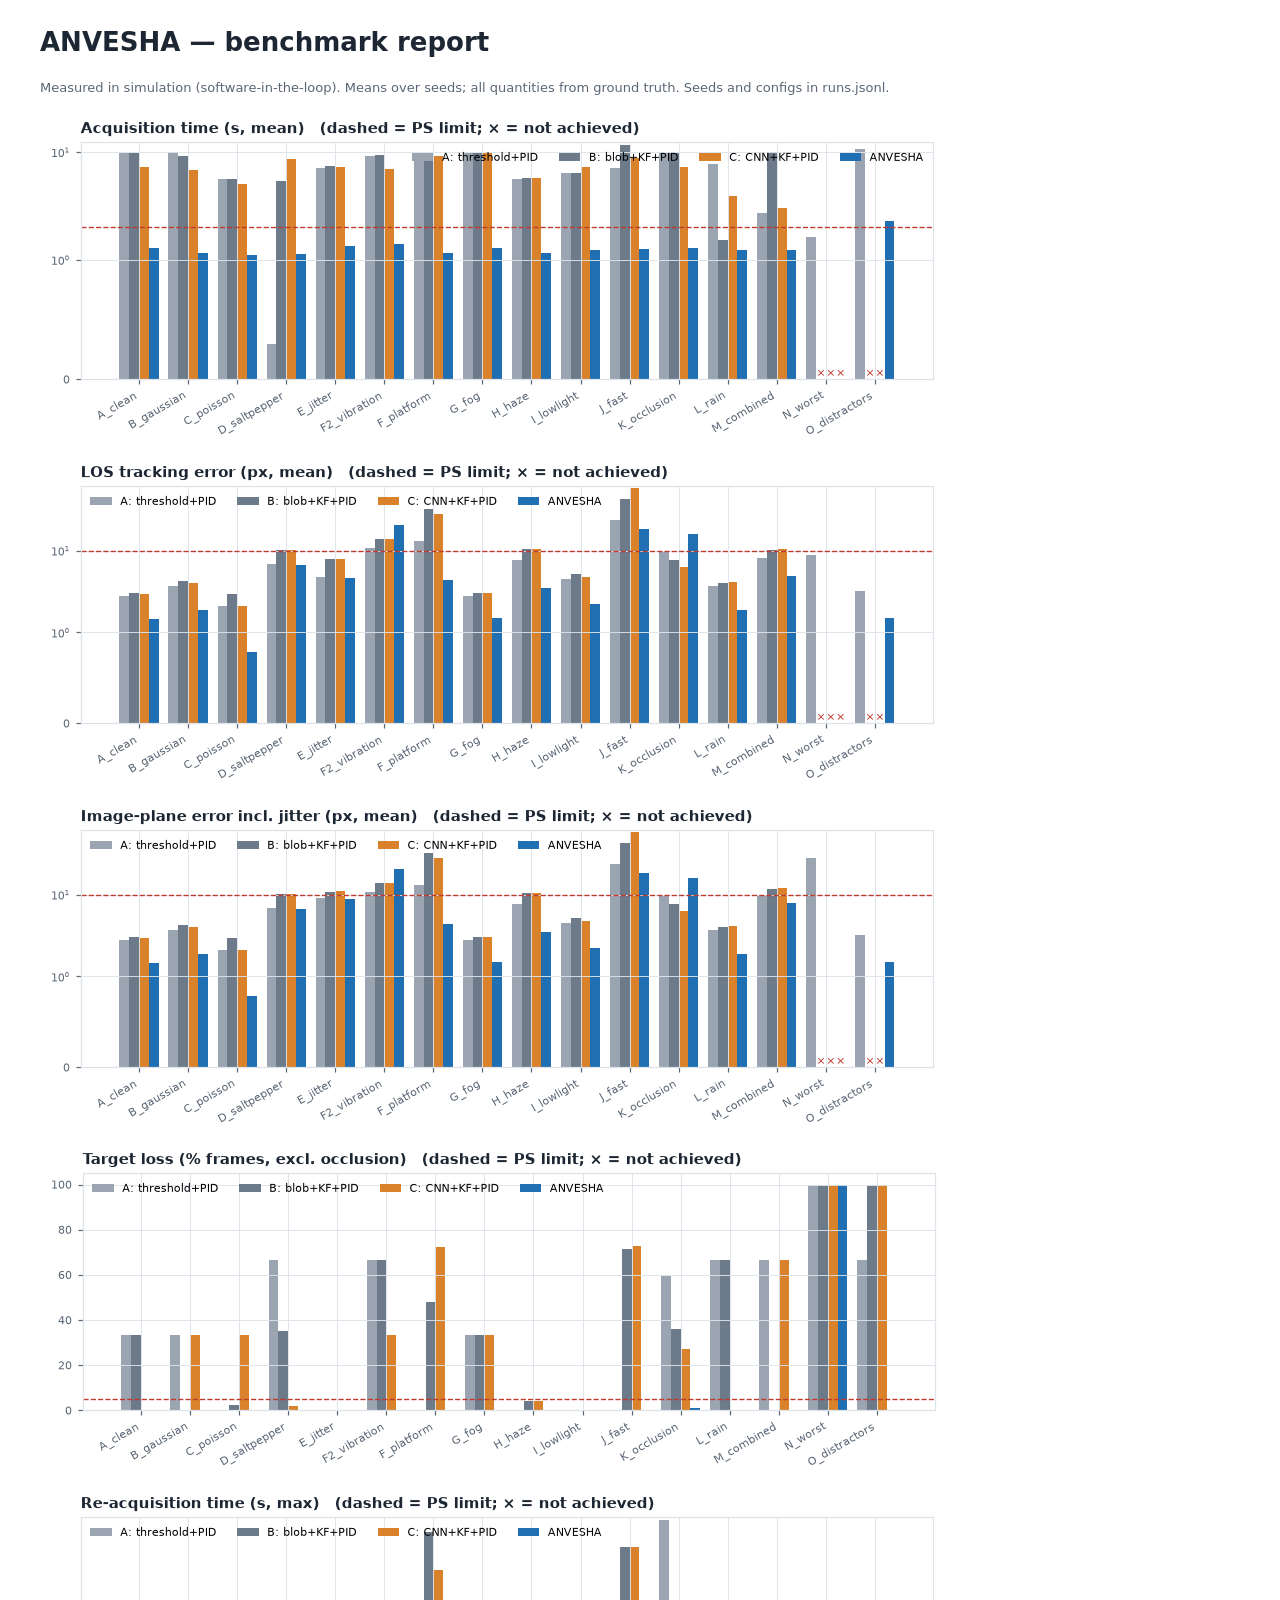
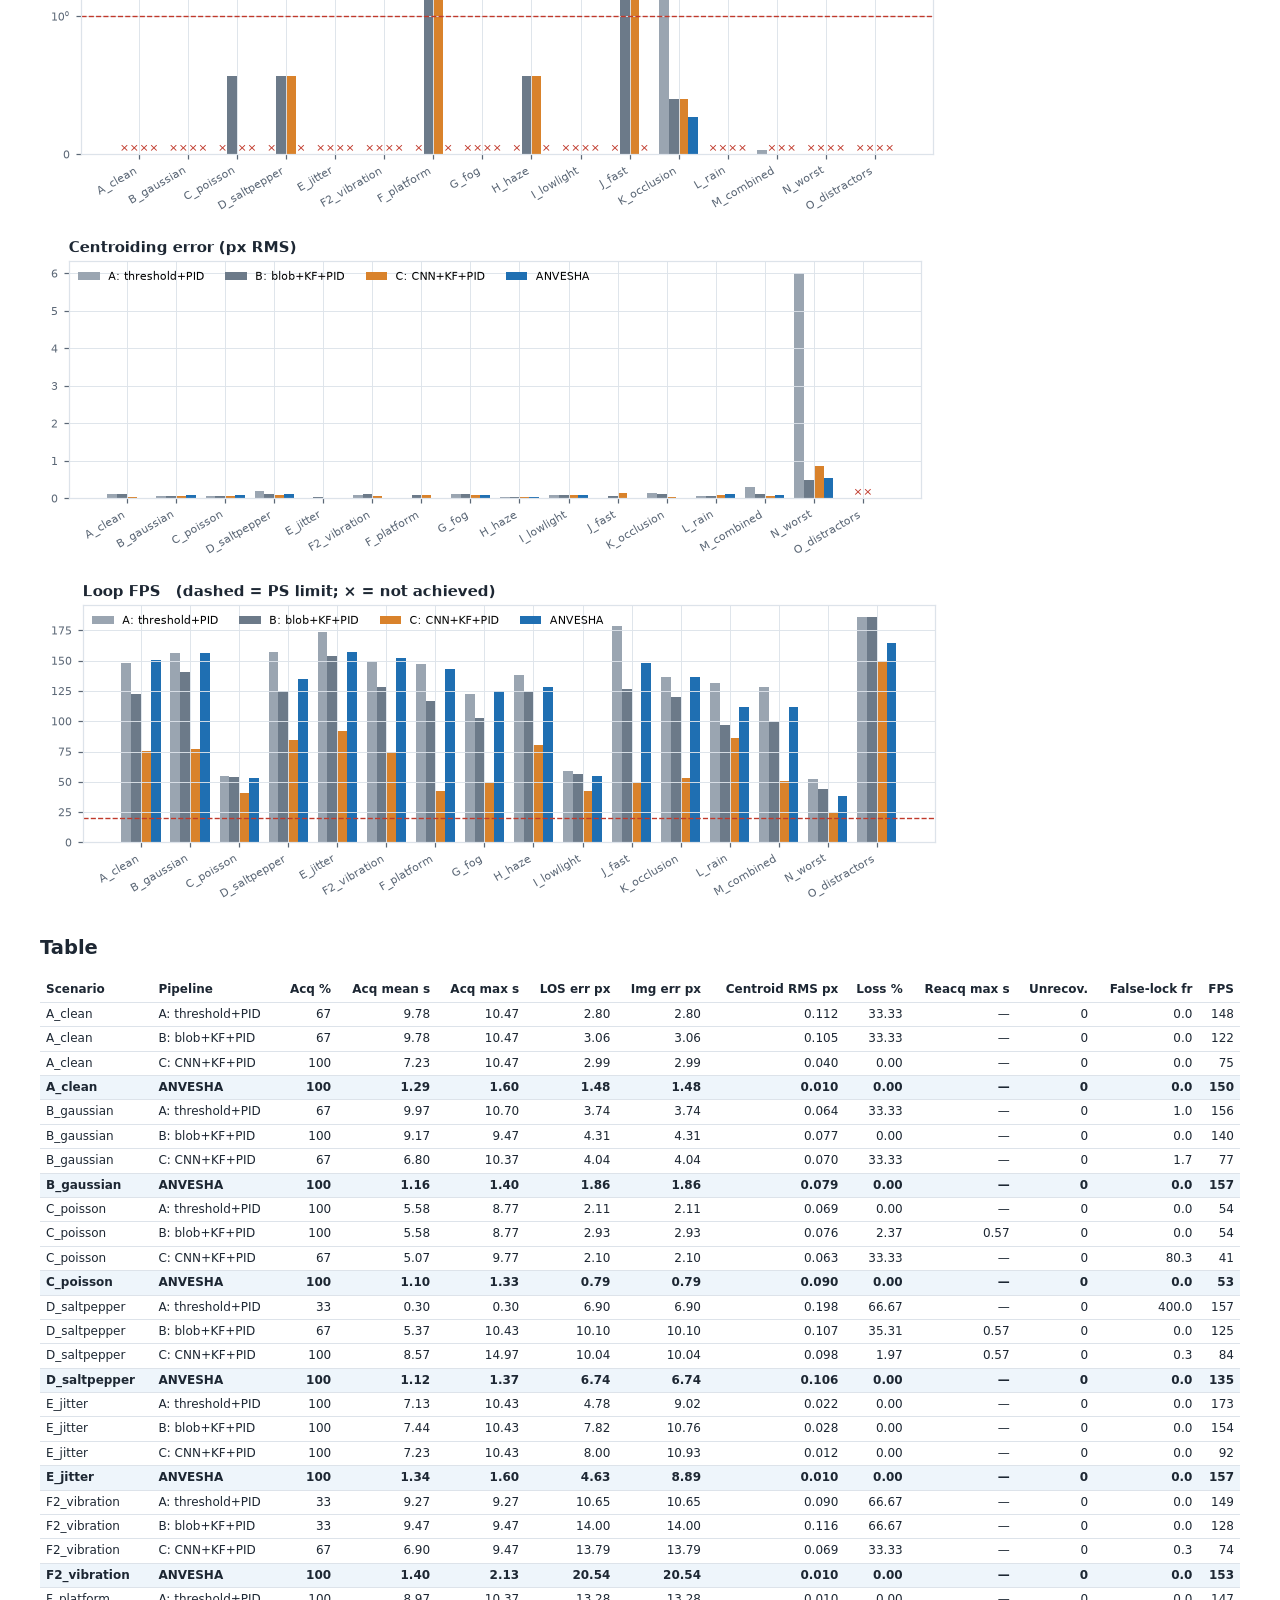
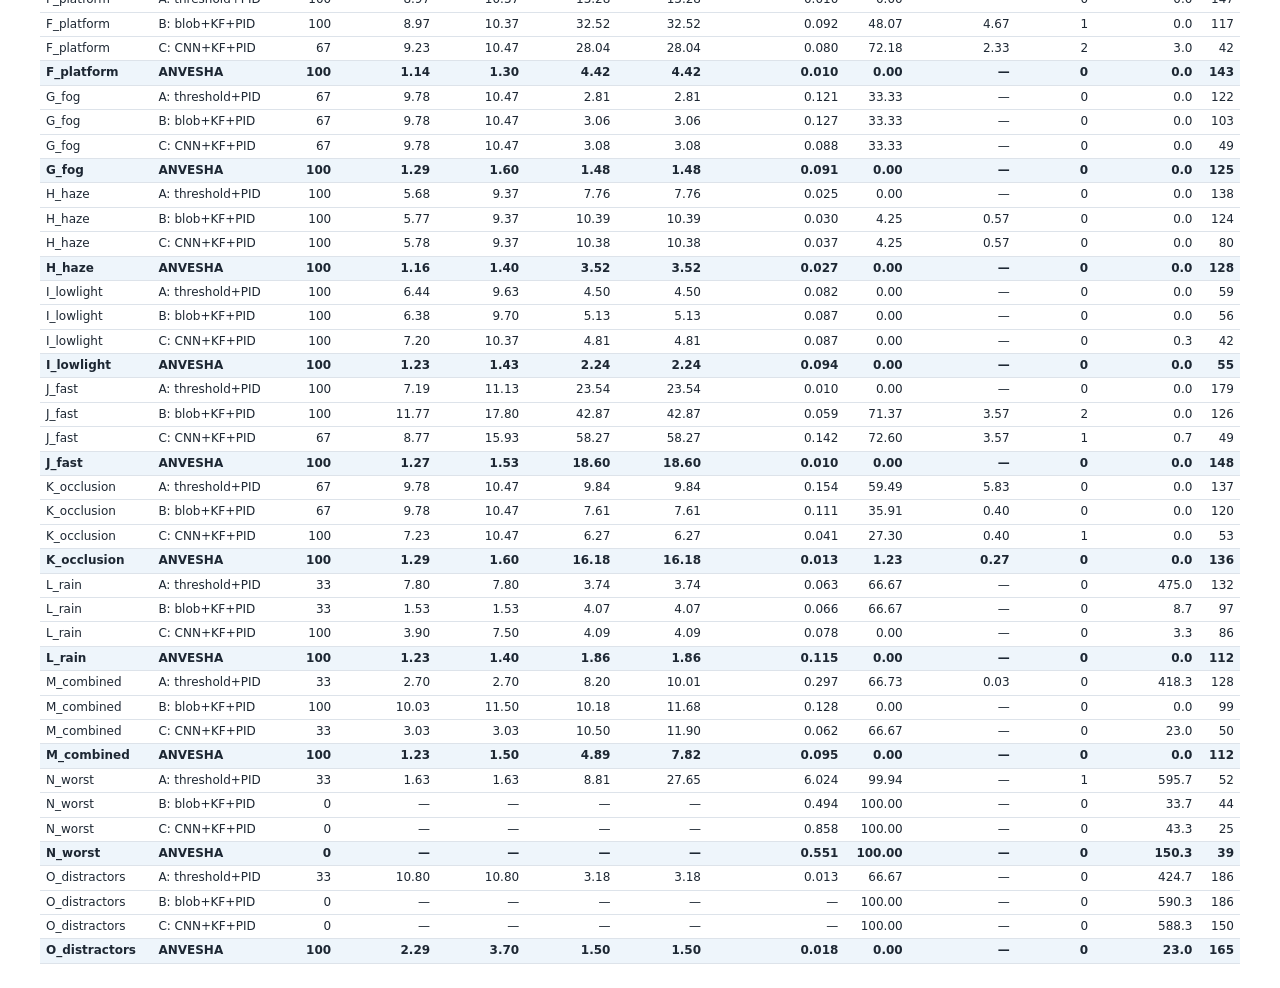
==== results/bench/benchmark_report.html @ eb7e3ed1 "Retrain BeaconNet with GPU, update pipeline code, refresh benchmarks - Retrained BeaconNet (6773 par" ====
<!doctype html><html><head><meta charset='utf-8'><title>ANVESHA benchmark</title><style>
body{font:13px/1.45 'Segoe UI',system-ui,sans-serif;color:#1d2733;max-width:1200px;margin:24px auto;padding:0 16px}
table{border-collapse:collapse;width:100%;font-size:12px} th,td{border-bottom:1px solid #dde3ea;padding:3px 6px;text-align:right;font-variant-numeric:tabular-nums}
th:nth-child(-n+2),td:nth-child(-n+2){text-align:left} tr.anvesha td{background:#eef5fb;font-weight:600} img{max-width:100%} .n{color:#5b6776}</style></head><body>
<h1>ANVESHA — benchmark report</h1><p class='n'>Measured in simulation (software-in-the-loop). Means over seeds; all quantities from ground truth. Seeds and configs in runs.jsonl.</p>
<img src='[data-uri]'/><img src='[data-uri]'/><img src='[data-uri]'/><img src='[data-uri]'/><img src='[data-uri]'/><img src='[data-uri]'/><img src='[data-uri]'/><h2>Table</h2><table><tr><th>Scenario</th><th>Pipeline</th><th>Acq %</th><th>Acq mean s</th><th>Acq max s</th><th>LOS err px</th><th>Img err px</th><th>Centroid RMS px</th><th>Loss %</th><th>Reacq max s</th><th>Unrecov.</th><th>False-lock fr</th><th>FPS</th></tr><tr class='baseline_a'><td>A_clean</td><td>A: threshold+PID</td><td>67</td><td>9.78</td><td>10.47</td><td>2.80</td><td>2.80</td><td>0.112</td><td>33.33</td><td>—</td><td>0</td><td>0.0</td><td>148</td></tr><tr class='baseline_b'><td>A_clean</td><td>B: blob+KF+PID</td><td>67</td><td>9.78</td><td>10.47</td><td>3.06</td><td>3.06</td><td>0.105</td><td>33.33</td><td>—</td><td>0</td><td>0.0</td><td>122</td></tr><tr class='baseline_c'><td>A_clean</td><td>C: CNN+KF+PID</td><td>100</td><td>7.23</td><td>10.47</td><td>2.99</td><td>2.99</td><td>0.040</td><td>0.00</td><td>—</td><td>0</td><td>0.0</td><td>75</td></tr><tr class='anvesha'><td>A_clean</td><td>ANVESHA</td><td>100</td><td>1.29</td><td>1.60</td><td>1.48</td><td>1.48</td><td>0.010</td><td>0.00</td><td>—</td><td>0</td><td>0.0</td><td>150</td></tr><tr class='baseline_a'><td>B_gaussian</td><td>A: threshold+PID</td><td>67</td><td>9.97</td><td>10.70</td><td>3.74</td><td>3.74</td><td>0.064</td><td>33.33</td><td>—</td><td>0</td><td>1.0</td><td>156</td></tr><tr class='baseline_b'><td>B_gaussian</td><td>B: blob+KF+PID</td><td>100</td><td>9.17</td><td>9.47</td><td>4.31</td><td>4.31</td><td>0.077</td><td>0.00</td><td>—</td><td>0</td><td>0.0</td><td>140</td></tr><tr class='baseline_c'><td>B_gaussian</td><td>C: CNN+KF+PID</td><td>67</td><td>6.80</td><td>10.37</td><td>4.04</td><td>4.04</td><td>0.070</td><td>33.33</td><td>—</td><td>0</td><td>1.7</td><td>77</td></tr><tr class='anvesha'><td>B_gaussian</td><td>ANVESHA</td><td>100</td><td>1.16</td><td>1.40</td><td>1.86</td><td>1.86</td><td>0.079</td><td>0.00</td><td>—</td><td>0</td><td>0.0</td><td>157</td></tr><tr class='baseline_a'><td>C_poisson</td><td>A: threshold+PID</td><td>100</td><td>5.58</td><td>8.77</td><td>2.11</td><td>2.11</td><td>0.069</td><td>0.00</td><td>—</td><td>0</td><td>0.0</td><td>54</td></tr><tr class='baseline_b'><td>C_poisson</td><td>B: blob+KF+PID</td><td>100</td><td>5.58</td><td>8.77</td><td>2.93</td><td>2.93</td><td>0.076</td><td>2.37</td><td>0.57</td><td>0</td><td>0.0</td><td>54</td></tr><tr class='baseline_c'><td>C_poisson</td><td>C: CNN+KF+PID</td><td>67</td><td>5.07</td><td>9.77</td><td>2.10</td><td>2.10</td><td>0.063</td><td>33.33</td><td>—</td><td>0</td><td>80.3</td><td>41</td></tr><tr class='anvesha'><td>C_poisson</td><td>ANVESHA</td><td>100</td><td>1.10</td><td>1.33</td><td>0.79</td><td>0.79</td><td>0.090</td><td>0.00</td><td>—</td><td>0</td><td>0.0</td><td>53</td></tr><tr class='baseline_a'><td>D_saltpepper</td><td>A: threshold+PID</td><td>33</td><td>0.30</td><td>0.30</td><td>6.90</td><td>6.90</td><td>0.198</td><td>66.67</td><td>—</td><td>0</td><td>400.0</td><td>157</td></tr><tr class='baseline_b'><td>D_saltpepper</td><td>B: blob+KF+PID</td><td>67</td><td>5.37</td><td>10.43</td><td>10.10</td><td>10.10</td><td>0.107</td><td>35.31</td><td>0.57</td><td>0</td><td>0.0</td><td>125</td></tr><tr class='baseline_c'><td>D_saltpepper</td><td>C: CNN+KF+PID</td><td>100</td><td>8.57</td><td>14.97</td><td>10.04</td><td>10.04</td><td>0.098</td><td>1.97</td><td>0.57</td><td>0</td><td>0.3</td><td>84</td></tr><tr class='anvesha'><td>D_saltpepper</td><td>ANVESHA</td><td>100</td><td>1.12</td><td>1.37</td><td>6.74</td><td>6.74</td><td>0.106</td><td>0.00</td><td>—</td><td>0</td><td>0.0</td><td>135</td></tr><tr class='baseline_a'><td>E_jitter</td><td>A: threshold+PID</td><td>100</td><td>7.13</td><td>10.43</td><td>4.78</td><td>9.02</td><td>0.022</td><td>0.00</td><td>—</td><td>0</td><td>0.0</td><td>173</td></tr><tr class='baseline_b'><td>E_jitter</td><td>B: blob+KF+PID</td><td>100</td><td>7.44</td><td>10.43</td><td>7.82</td><td>10.76</td><td>0.028</td><td>0.00</td><td>—</td><td>0</td><td>0.0</td><td>154</td></tr><tr class='baseline_c'><td>E_jitter</td><td>C: CNN+KF+PID</td><td>100</td><td>7.23</td><td>10.43</td><td>8.00</td><td>10.93</td><td>0.012</td><td>0.00</td><td>—</td><td>0</td><td>0.0</td><td>92</td></tr><tr class='anvesha'><td>E_jitter</td><td>ANVESHA</td><td>100</td><td>1.34</td><td>1.60</td><td>4.63</td><td>8.89</td><td>0.010</td><td>0.00</td><td>—</td><td>0</td><td>0.0</td><td>157</td></tr><tr class='baseline_a'><td>F2_vibration</td><td>A: threshold+PID</td><td>33</td><td>9.27</td><td>9.27</td><td>10.65</td><td>10.65</td><td>0.090</td><td>66.67</td><td>—</td><td>0</td><td>0.0</td><td>149</td></tr><tr class='baseline_b'><td>F2_vibration</td><td>B: blob+KF+PID</td><td>33</td><td>9.47</td><td>9.47</td><td>14.00</td><td>14.00</td><td>0.116</td><td>66.67</td><td>—</td><td>0</td><td>0.0</td><td>128</td></tr><tr class='baseline_c'><td>F2_vibration</td><td>C: CNN+KF+PID</td><td>67</td><td>6.90</td><td>9.47</td><td>13.79</td><td>13.79</td><td>0.069</td><td>33.33</td><td>—</td><td>0</td><td>0.3</td><td>74</td></tr><tr class='anvesha'><td>F2_vibration</td><td>ANVESHA</td><td>100</td><td>1.40</td><td>2.13</td><td>20.54</td><td>20.54</td><td>0.010</td><td>0.00</td><td>—</td><td>0</td><td>0.0</td><td>153</td></tr><tr class='baseline_a'><td>F_platform</td><td>A: threshold+PID</td><td>100</td><td>8.97</td><td>10.37</td><td>13.28</td><td>13.28</td><td>0.010</td><td>0.00</td><td>—</td><td>0</td><td>0.0</td><td>147</td></tr><tr class='baseline_b'><td>F_platform</td><td>B: blob+KF+PID</td><td>100</td><td>8.97</td><td>10.37</td><td>32.52</td><td>32.52</td><td>0.092</td><td>48.07</td><td>4.67</td><td>1</td><td>0.0</td><td>117</td></tr><tr class='baseline_c'><td>F_platform</td><td>C: CNN+KF+PID</td><td>67</td><td>9.23</td><td>10.47</td><td>28.04</td><td>28.04</td><td>0.080</td><td>72.18</td><td>2.33</td><td>2</td><td>3.0</td><td>42</td></tr><tr class='anvesha'><td>F_platform</td><td>ANVESHA</td><td>100</td><td>1.14</td><td>1.30</td><td>4.42</td><td>4.42</td><td>0.010</td><td>0.00</td><td>—</td><td>0</td><td>0.0</td><td>143</td></tr><tr class='baseline_a'><td>G_fog</td><td>A: threshold+PID</td><td>67</td><td>9.78</td><td>10.47</td><td>2.81</td><td>2.81</td><td>0.121</td><td>33.33</td><td>—</td><td>0</td><td>0.0</td><td>122</td></tr><tr class='baseline_b'><td>G_fog</td><td>B: blob+KF+PID</td><td>67</td><td>9.78</td><td>10.47</td><td>3.06</td><td>3.06</td><td>0.127</td><td>33.33</td><td>—</td><td>0</td><td>0.0</td><td>103</td></tr><tr class='baseline_c'><td>G_fog</td><td>C: CNN+KF+PID</td><td>67</td><td>9.78</td><td>10.47</td><td>3.08</td><td>3.08</td><td>0.088</td><td>33.33</td><td>—</td><td>0</td><td>0.0</td><td>49</td></tr><tr class='anvesha'><td>G_fog</td><td>ANVESHA</td><td>100</td><td>1.29</td><td>1.60</td><td>1.48</td><td>1.48</td><td>0.091</td><td>0.00</td><td>—</td><td>0</td><td>0.0</td><td>125</td></tr><tr class='baseline_a'><td>H_haze</td><td>A: threshold+PID</td><td>100</td><td>5.68</td><td>9.37</td><td>7.76</td><td>7.76</td><td>0.025</td><td>0.00</td><td>—</td><td>0</td><td>0.0</td><td>138</td></tr><tr class='baseline_b'><td>H_haze</td><td>B: blob+KF+PID</td><td>100</td><td>5.77</td><td>9.37</td><td>10.39</td><td>10.39</td><td>0.030</td><td>4.25</td><td>0.57</td><td>0</td><td>0.0</td><td>124</td></tr><tr class='baseline_c'><td>H_haze</td><td>C: CNN+KF+PID</td><td>100</td><td>5.78</td><td>9.37</td><td>10.38</td><td>10.38</td><td>0.037</td><td>4.25</td><td>0.57</td><td>0</td><td>0.0</td><td>80</td></tr><tr class='anvesha'><td>H_haze</td><td>ANVESHA</td><td>100</td><td>1.16</td><td>1.40</td><td>3.52</td><td>3.52</td><td>0.027</td><td>0.00</td><td>—</td><td>0</td><td>0.0</td><td>128</td></tr><tr class='baseline_a'><td>I_lowlight</td><td>A: threshold+PID</td><td>100</td><td>6.44</td><td>9.63</td><td>4.50</td><td>4.50</td><td>0.082</td><td>0.00</td><td>—</td><td>0</td><td>0.0</td><td>59</td></tr><tr class='baseline_b'><td>I_lowlight</td><td>B: blob+KF+PID</td><td>100</td><td>6.38</td><td>9.70</td><td>5.13</td><td>5.13</td><td>0.087</td><td>0.00</td><td>—</td><td>0</td><td>0.0</td><td>56</td></tr><tr class='baseline_c'><td>I_lowlight</td><td>C: CNN+KF+PID</td><td>100</td><td>7.20</td><td>10.37</td><td>4.81</td><td>4.81</td><td>0.087</td><td>0.00</td><td>—</td><td>0</td><td>0.3</td><td>42</td></tr><tr class='anvesha'><td>I_lowlight</td><td>ANVESHA</td><td>100</td><td>1.23</td><td>1.43</td><td>2.24</td><td>2.24</td><td>0.094</td><td>0.00</td><td>—</td><td>0</td><td>0.0</td><td>55</td></tr><tr class='baseline_a'><td>J_fast</td><td>A: threshold+PID</td><td>100</td><td>7.19</td><td>11.13</td><td>23.54</td><td>23.54</td><td>0.010</td><td>0.00</td><td>—</td><td>0</td><td>0.0</td><td>179</td></tr><tr class='baseline_b'><td>J_fast</td><td>B: blob+KF+PID</td><td>100</td><td>11.77</td><td>17.80</td><td>42.87</td><td>42.87</td><td>0.059</td><td>71.37</td><td>3.57</td><td>2</td><td>0.0</td><td>126</td></tr><tr class='baseline_c'><td>J_fast</td><td>C: CNN+KF+PID</td><td>67</td><td>8.77</td><td>15.93</td><td>58.27</td><td>58.27</td><td>0.142</td><td>72.60</td><td>3.57</td><td>1</td><td>0.7</td><td>49</td></tr><tr class='anvesha'><td>J_fast</td><td>ANVESHA</td><td>100</td><td>1.27</td><td>1.53</td><td>18.60</td><td>18.60</td><td>0.010</td><td>0.00</td><td>—</td><td>0</td><td>0.0</td><td>148</td></tr><tr class='baseline_a'><td>K_occlusion</td><td>A: threshold+PID</td><td>67</td><td>9.78</td><td>10.47</td><td>9.84</td><td>9.84</td><td>0.154</td><td>59.49</td><td>5.83</td><td>0</td><td>0.0</td><td>137</td></tr><tr class='baseline_b'><td>K_occlusion</td><td>B: blob+KF+PID</td><td>67</td><td>9.78</td><td>10.47</td><td>7.61</td><td>7.61</td><td>0.111</td><td>35.91</td><td>0.40</td><td>0</td><td>0.0</td><td>120</td></tr><tr class='baseline_c'><td>K_occlusion</td><td>C: CNN+KF+PID</td><td>100</td><td>7.23</td><td>10.47</td><td>6.27</td><td>6.27</td><td>0.041</td><td>27.30</td><td>0.40</td><td>1</td><td>0.0</td><td>53</td></tr><tr class='anvesha'><td>K_occlusion</td><td>ANVESHA</td><td>100</td><td>1.29</td><td>1.60</td><td>16.18</td><td>16.18</td><td>0.013</td><td>1.23</td><td>0.27</td><td>0</td><td>0.0</td><td>136</td></tr><tr class='baseline_a'><td>L_rain</td><td>A: threshold+PID</td><td>33</td><td>7.80</td><td>7.80</td><td>3.74</td><td>3.74</td><td>0.063</td><td>66.67</td><td>—</td><td>0</td><td>475.0</td><td>132</td></tr><tr class='baseline_b'><td>L_rain</td><td>B: blob+KF+PID</td><td>33</td><td>1.53</td><td>1.53</td><td>4.07</td><td>4.07</td><td>0.066</td><td>66.67</td><td>—</td><td>0</td><td>8.7</td><td>97</td></tr><tr class='baseline_c'><td>L_rain</td><td>C: CNN+KF+PID</td><td>100</td><td>3.90</td><td>7.50</td><td>4.09</td><td>4.09</td><td>0.078</td><td>0.00</td><td>—</td><td>0</td><td>3.3</td><td>86</td></tr><tr class='anvesha'><td>L_rain</td><td>ANVESHA</td><td>100</td><td>1.23</td><td>1.40</td><td>1.86</td><td>1.86</td><td>0.115</td><td>0.00</td><td>—</td><td>0</td><td>0.0</td><td>112</td></tr><tr class='baseline_a'><td>M_combined</td><td>A: threshold+PID</td><td>33</td><td>2.70</td><td>2.70</td><td>8.20</td><td>10.01</td><td>0.297</td><td>66.73</td><td>0.03</td><td>0</td><td>418.3</td><td>128</td></tr><tr class='baseline_b'><td>M_combined</td><td>B: blob+KF+PID</td><td>100</td><td>10.03</td><td>11.50</td><td>10.18</td><td>11.68</td><td>0.128</td><td>0.00</td><td>—</td><td>0</td><td>0.0</td><td>99</td></tr><tr class='baseline_c'><td>M_combined</td><td>C: CNN+KF+PID</td><td>33</td><td>3.03</td><td>3.03</td><td>10.50</td><td>11.90</td><td>0.062</td><td>66.67</td><td>—</td><td>0</td><td>23.0</td><td>50</td></tr><tr class='anvesha'><td>M_combined</td><td>ANVESHA</td><td>100</td><td>1.23</td><td>1.50</td><td>4.89</td><td>7.82</td><td>0.095</td><td>0.00</td><td>—</td><td>0</td><td>0.0</td><td>112</td></tr><tr class='baseline_a'><td>N_worst</td><td>A: threshold+PID</td><td>33</td><td>1.63</td><td>1.63</td><td>8.81</td><td>27.65</td><td>6.024</td><td>99.94</td><td>—</td><td>1</td><td>595.7</td><td>52</td></tr><tr class='baseline_b'><td>N_worst</td><td>B: blob+KF+PID</td><td>0</td><td>—</td><td>—</td><td>—</td><td>—</td><td>0.494</td><td>100.00</td><td>—</td><td>0</td><td>33.7</td><td>44</td></tr><tr class='baseline_c'><td>N_worst</td><td>C: CNN+KF+PID</td><td>0</td><td>—</td><td>—</td><td>—</td><td>—</td><td>0.858</td><td>100.00</td><td>—</td><td>0</td><td>43.3</td><td>25</td></tr><tr class='anvesha'><td>N_worst</td><td>ANVESHA</td><td>0</td><td>—</td><td>—</td><td>—</td><td>—</td><td>0.551</td><td>100.00</td><td>—</td><td>0</td><td>150.3</td><td>39</td></tr><tr class='baseline_a'><td>O_distractors</td><td>A: threshold+PID</td><td>33</td><td>10.80</td><td>10.80</td><td>3.18</td><td>3.18</td><td>0.013</td><td>66.67</td><td>—</td><td>0</td><td>424.7</td><td>186</td></tr><tr class='baseline_b'><td>O_distractors</td><td>B: blob+KF+PID</td><td>0</td><td>—</td><td>—</td><td>—</td><td>—</td><td>—</td><td>100.00</td><td>—</td><td>0</td><td>590.3</td><td>186</td></tr><tr class='baseline_c'><td>O_distractors</td><td>C: CNN+KF+PID</td><td>0</td><td>—</td><td>—</td><td>—</td><td>—</td><td>—</td><td>100.00</td><td>—</td><td>0</td><td>588.3</td><td>150</td></tr><tr class='anvesha'><td>O_distractors</td><td>ANVESHA</td><td>100</td><td>2.29</td><td>3.70</td><td>1.50</td><td>1.50</td><td>0.018</td><td>0.00</td><td>—</td><td>0</td><td>23.0</td><td>165</td></tr></table></body></html>
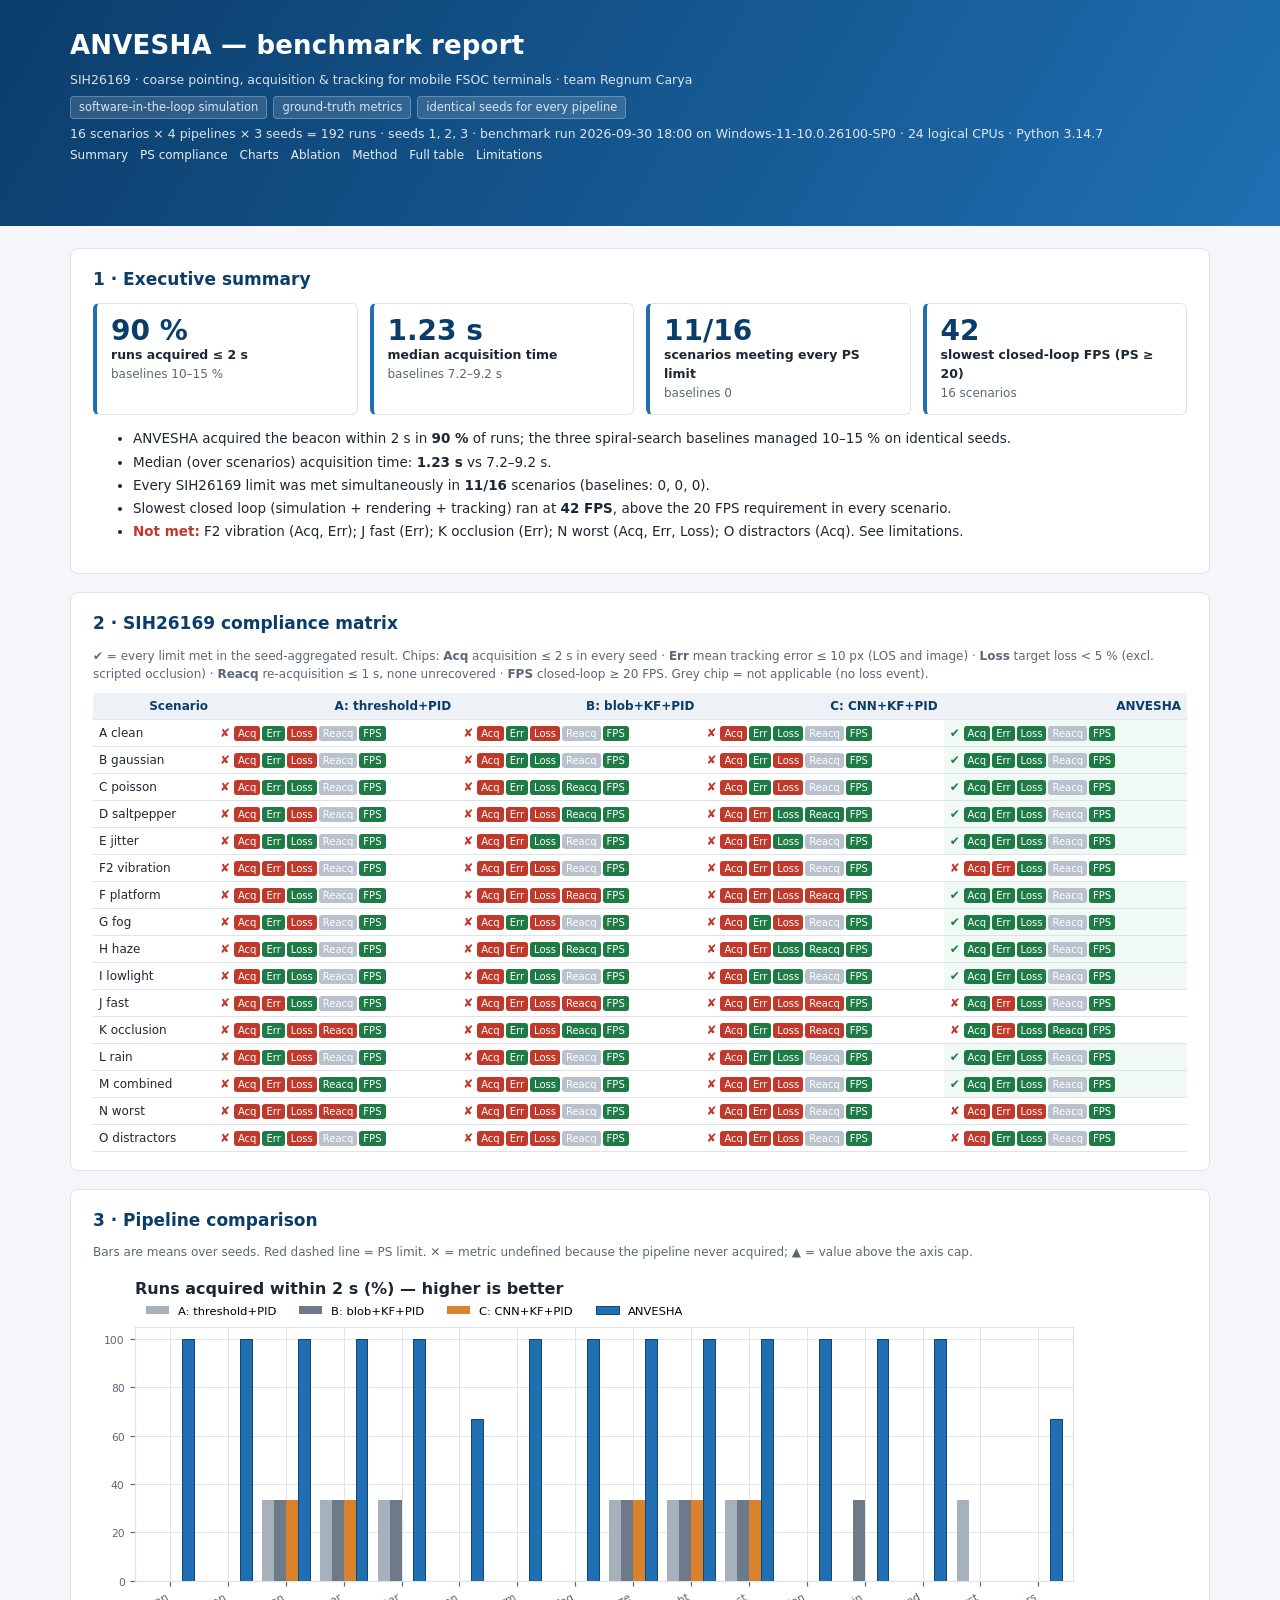
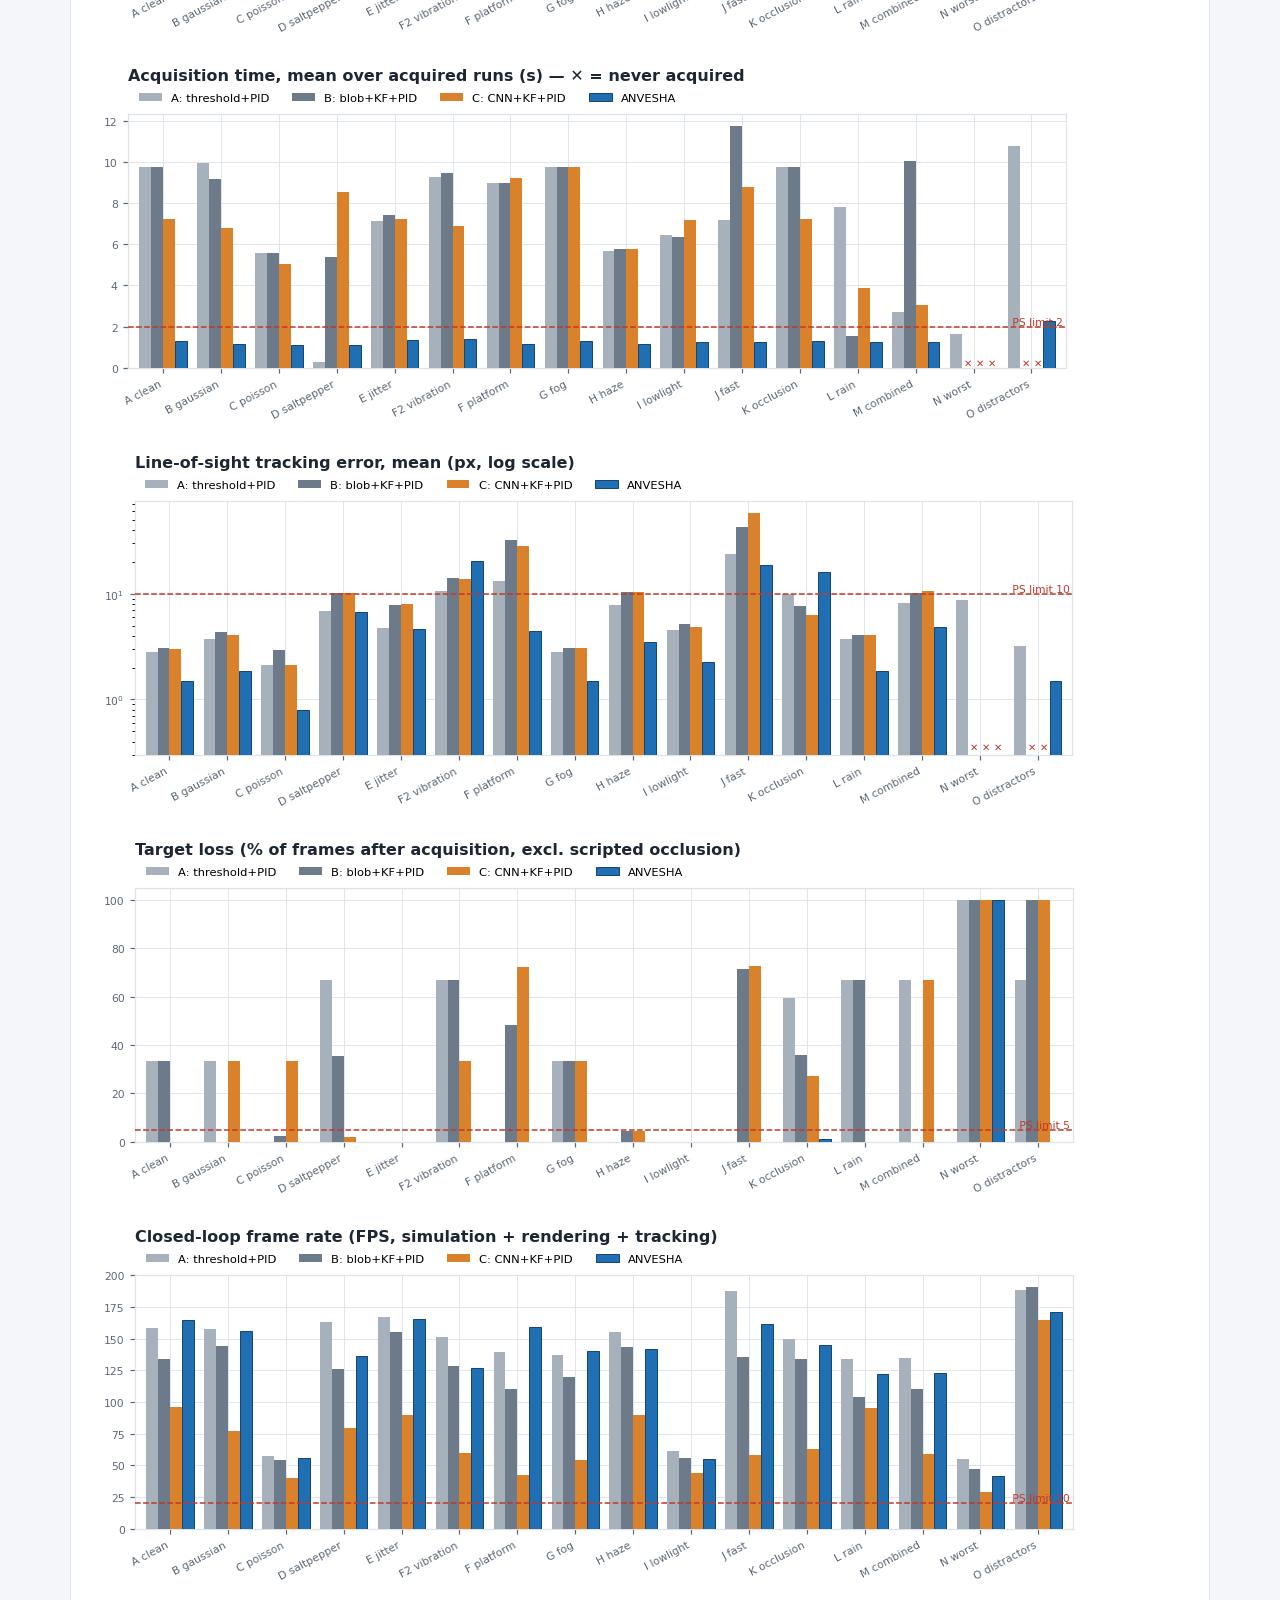
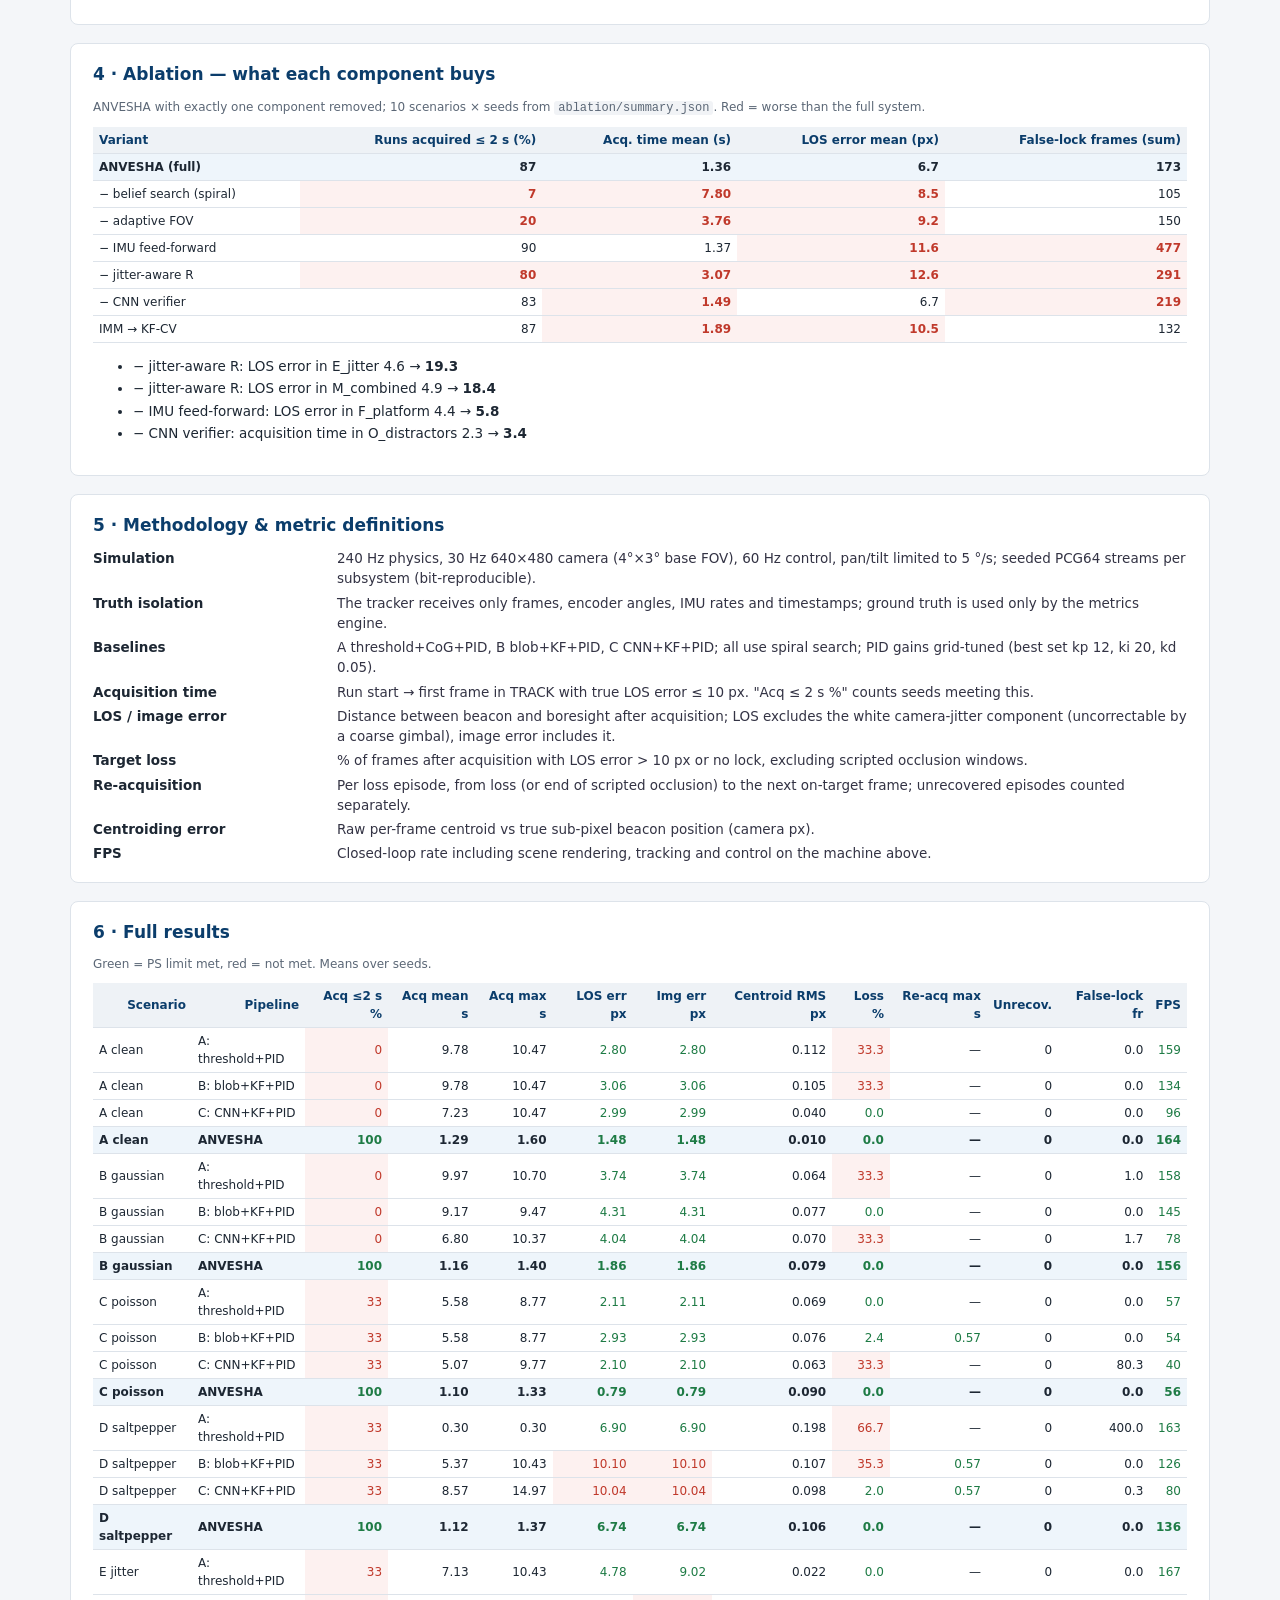
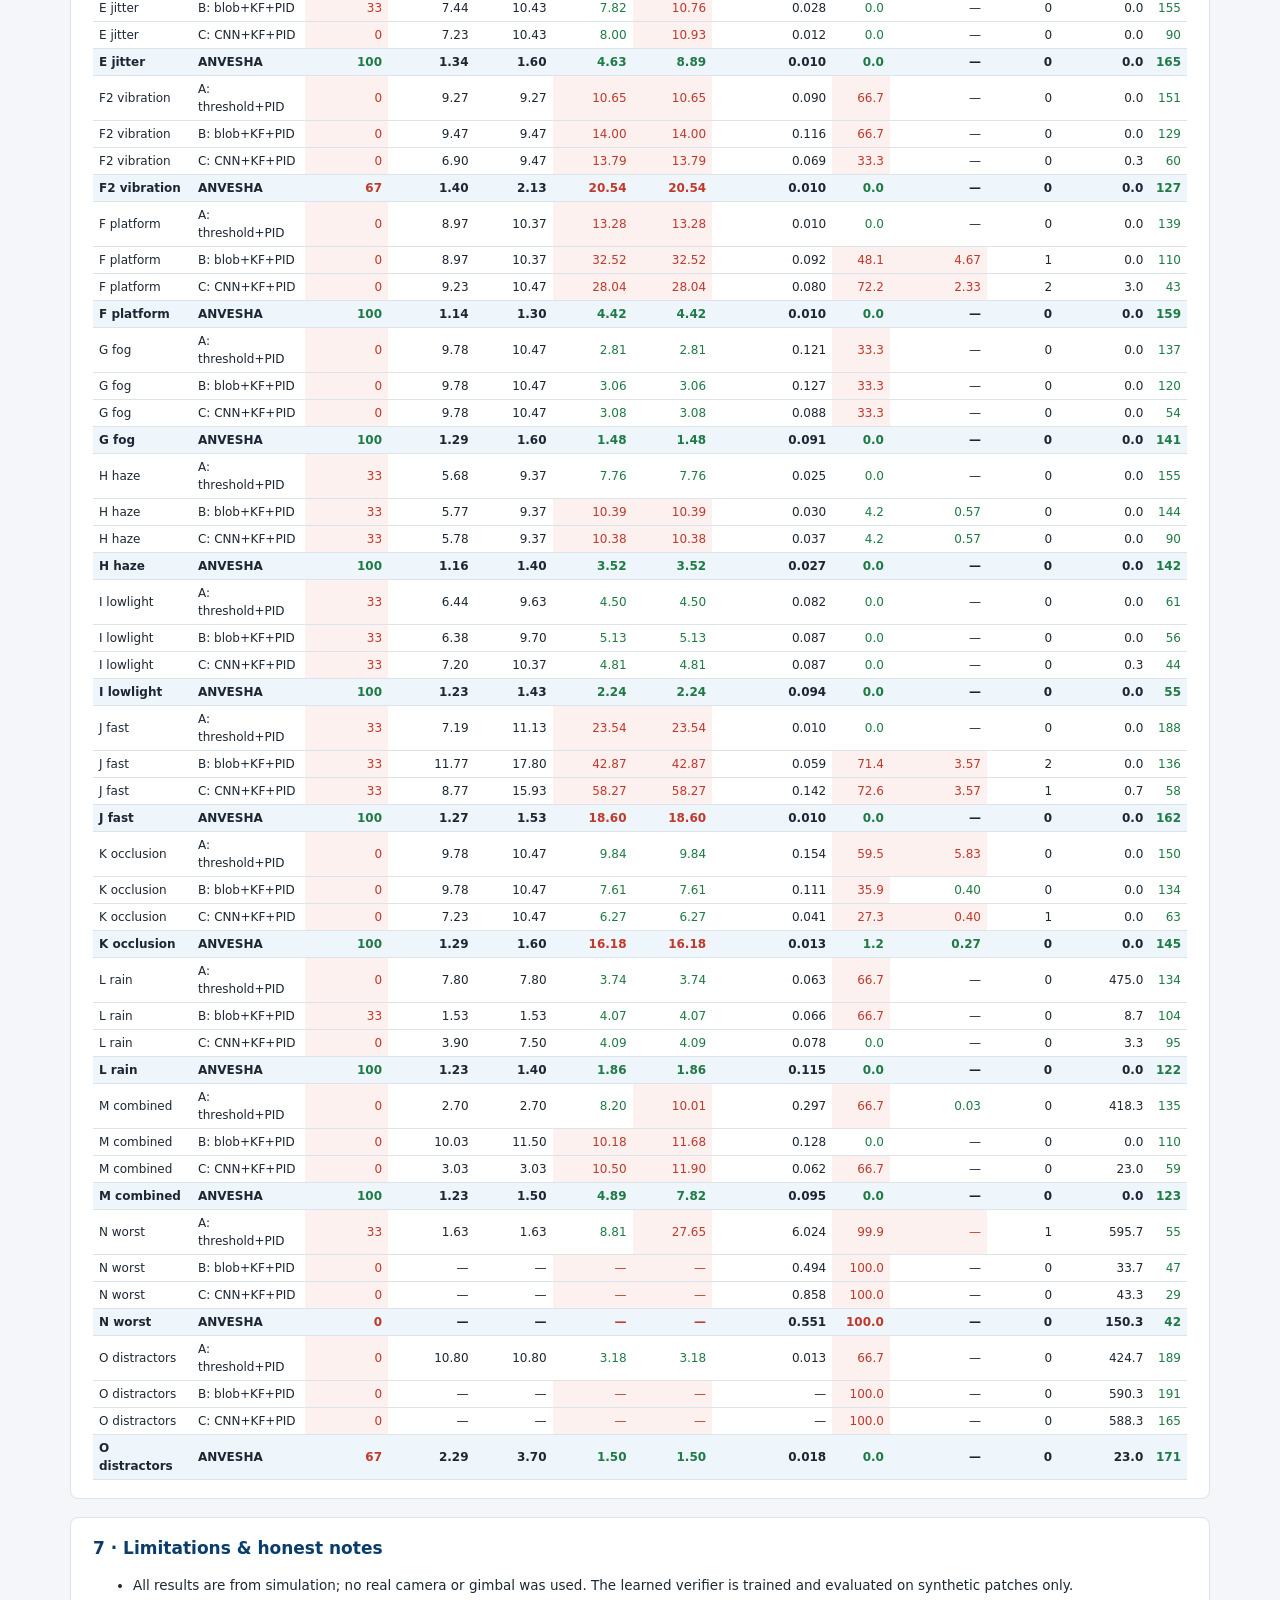
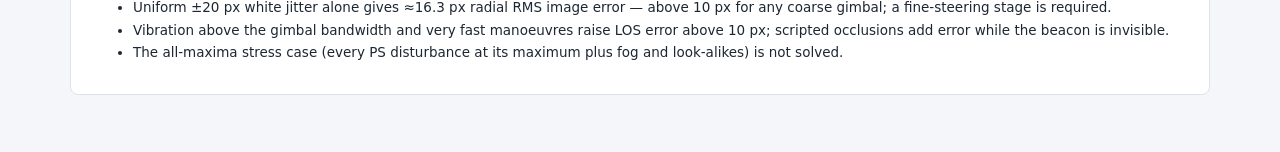
==== commit d9741f56: "Update benchmark and ablation reports" ====
--- a/results/bench/benchmark_report.html
+++ b/results/bench/benchmark_report.html
@@ -1,6 +1,57 @@
-<!doctype html><html><head><meta charset='utf-8'><title>ANVESHA benchmark</title><style>
-body{font:13px/1.45 'Segoe UI',system-ui,sans-serif;color:#1d2733;max-width:1200px;margin:24px auto;padding:0 16px}
-table{border-collapse:collapse;width:100%;font-size:12px} th,td{border-bottom:1px solid #dde3ea;padding:3px 6px;text-align:right;font-variant-numeric:tabular-nums}
-th:nth-child(-n+2),td:nth-child(-n+2){text-align:left} tr.anvesha td{background:#eef5fb;font-weight:600} img{max-width:100%} .n{color:#5b6776}</style></head><body>
-<h1>ANVESHA — benchmark report</h1><p class='n'>Measured in simulation (software-in-the-loop). Means over seeds; all quantities from ground truth. Seeds and configs in runs.jsonl.</p>
-<img src='[data-uri]'/><img src='[data-uri]'/><img src='[data-uri]'/><img src='[data-uri]'/><img src='[data-uri]'/><img src='[data-uri]'/><img src='[data-uri]